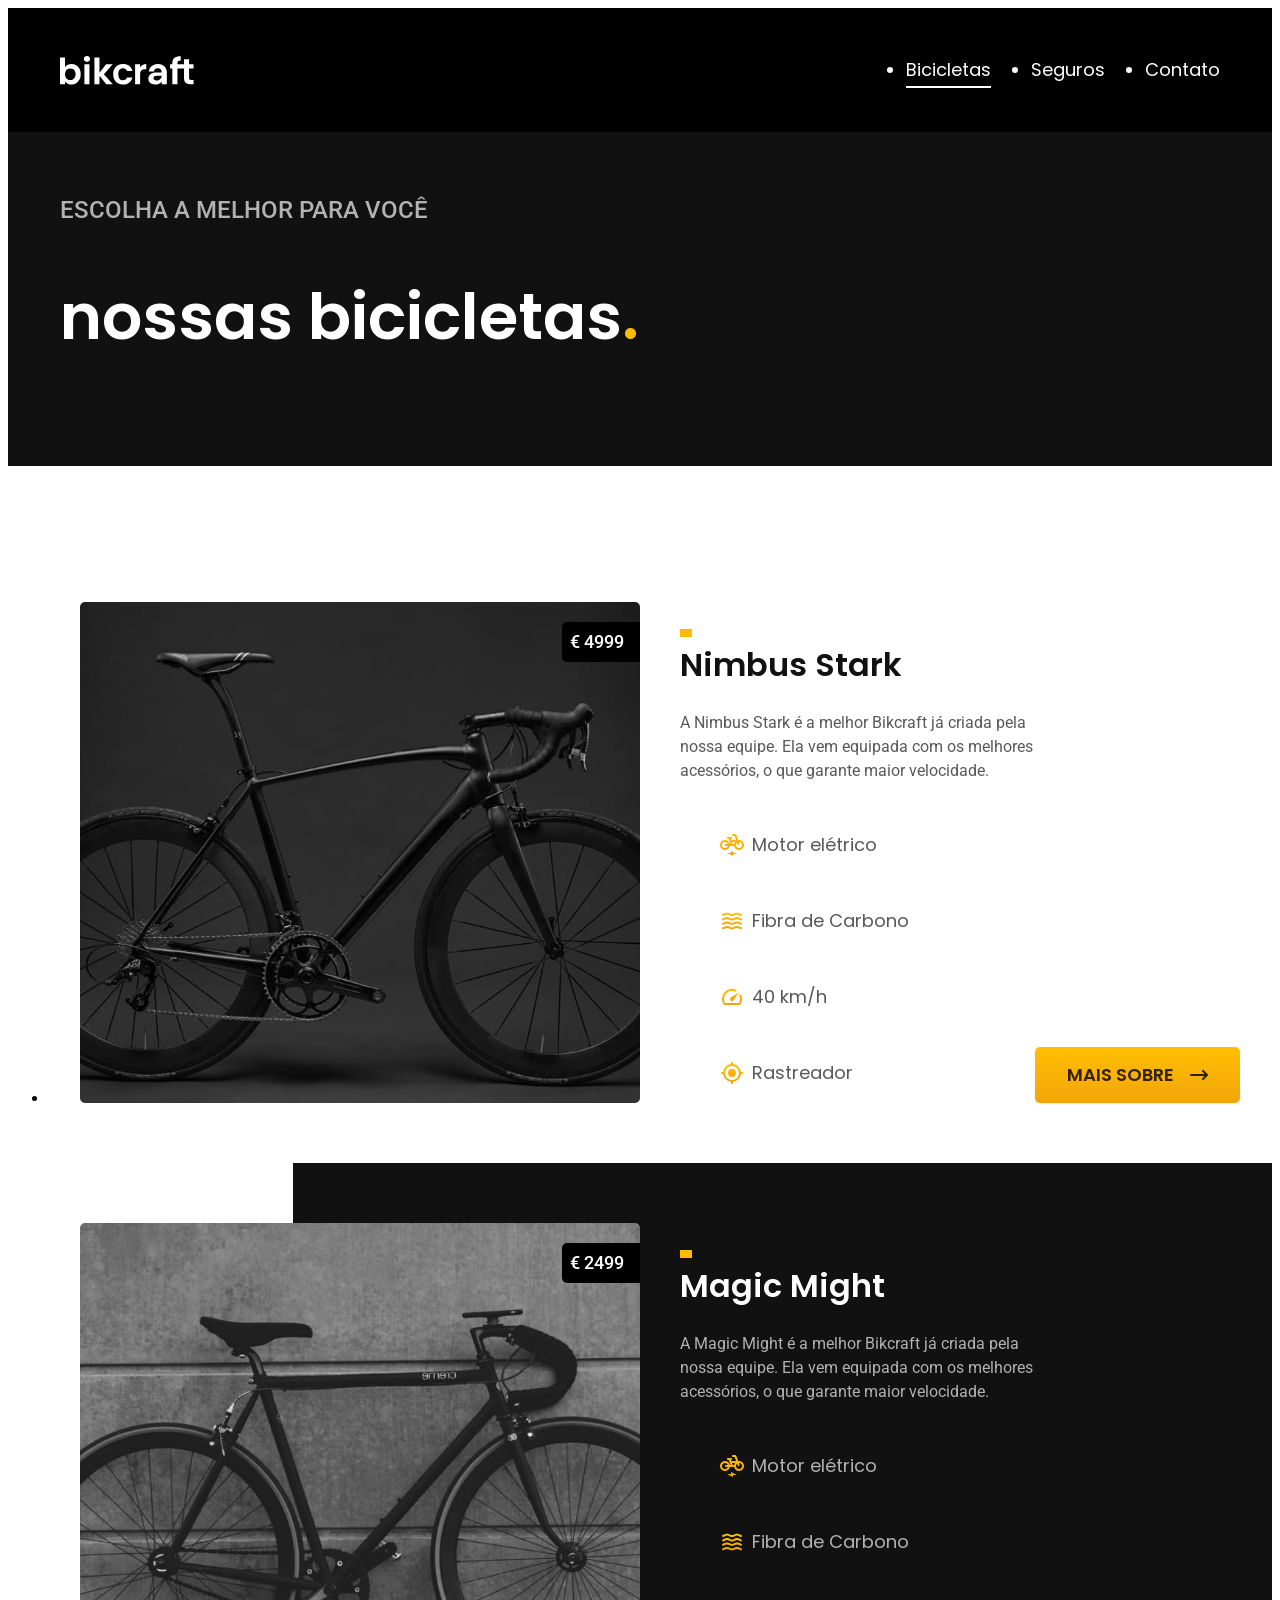
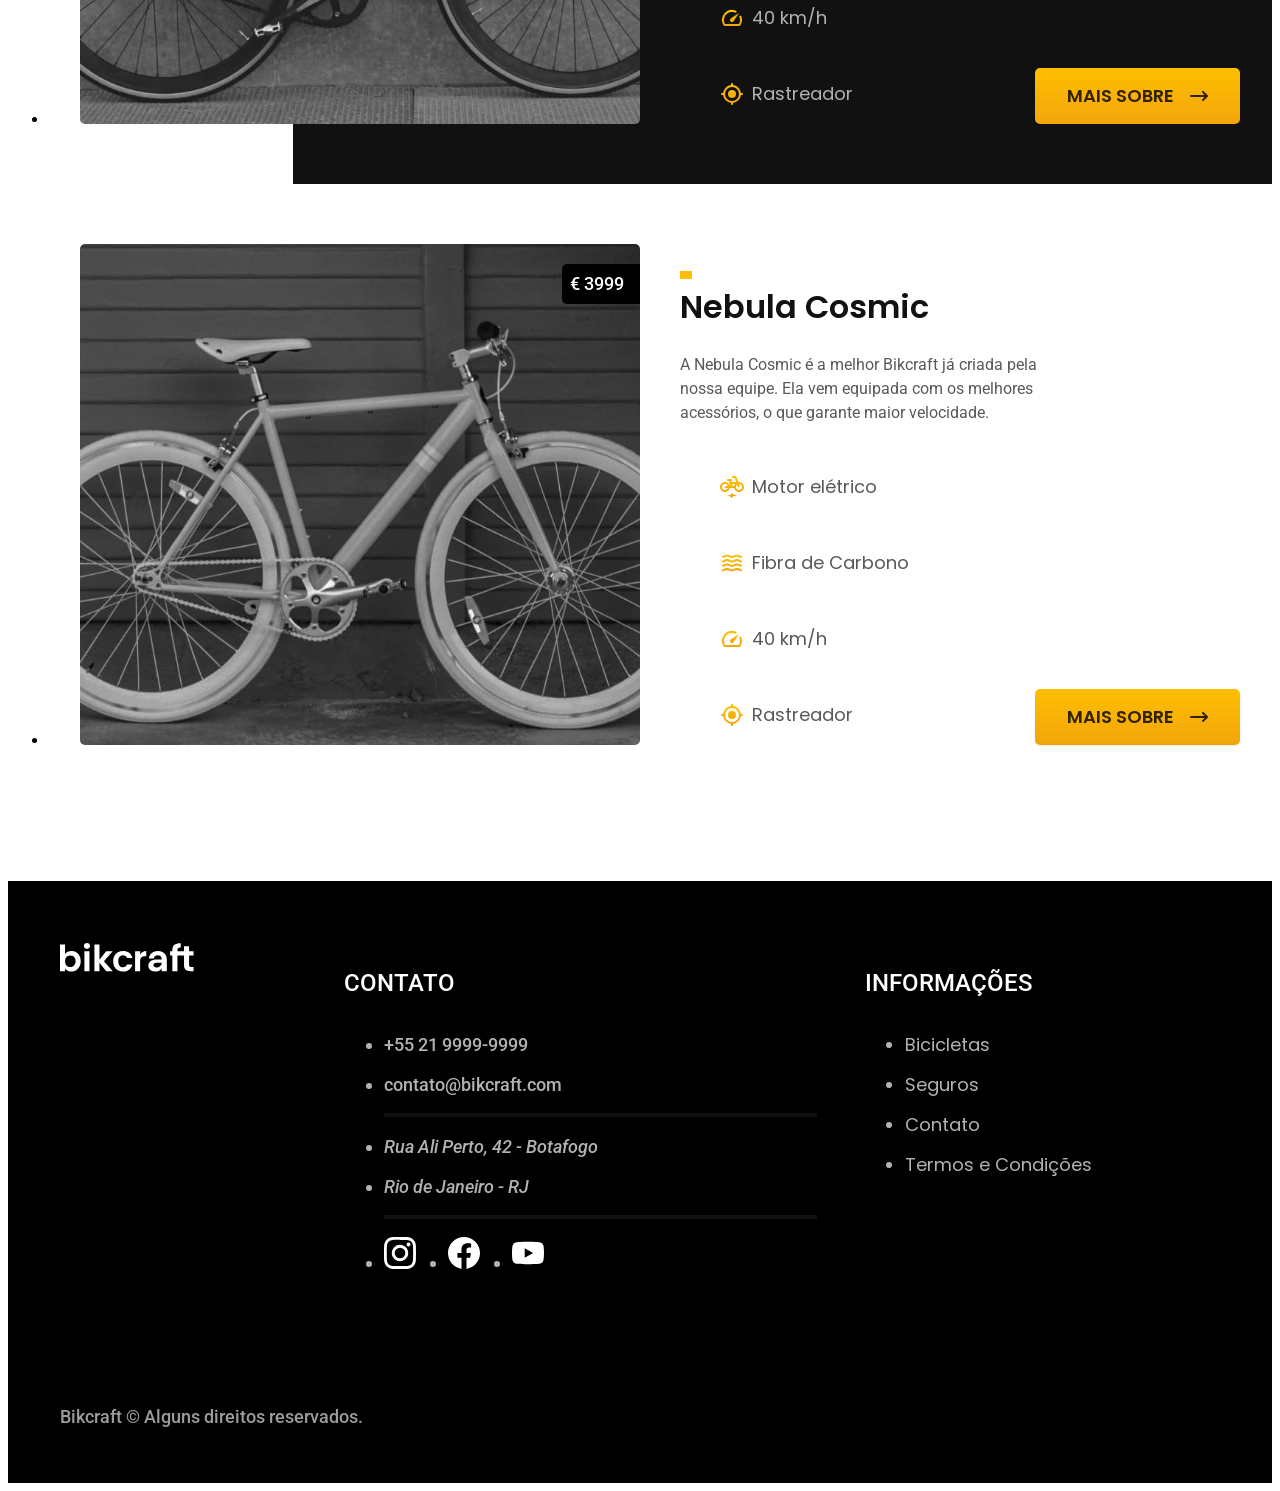
==== bicicletas.html @ 52b9aaca "adicionando linkagens" ====
<!DOCTYPE html>

<!DOCTYPE html>
<html lang="pt">

<head>
  <meta charset="UTF-8">
  <meta name="viewport" content="width=device-width, initial-scale=1.0">
  <title>Bicicletas | Bikcraft</title>
  <link rel="icon" href="./favicon.svg" type="image/svg+xml">
  <meta name="description" content="Bikcraft Bicicletas">
  <link rel="stylesheet" href="./css/style.css">

  <link rel="preconnect" href="https://fonts.googleapis.com">
  <link rel="preconnect" href="https://fonts.gstatic.com" crossorigin>
  <link href="https://fonts.googleapis.com/css2?family=Poppins:wght@400;600&family=Roboto:wght@400;500&display=swap" rel="stylesheet">
</head>

<body id="bicicletas">

  <header class="header-bg">
    <div class="header cor-w container-1">
      <a href="./">
        <img src="./img/bikcraft.svg" alt="bikcraft-logo" width="136">
      </a>

      <nav aria-label="Primária">
        <ul class="header-menu font-1-m cor-w">
          <li><a class="ativo" href="./bicicletas.html">Bicicletas</a></li>
          <li><a href="./seguros.html">Seguros</a></li>
          <li><a href="./contato.html">Contato</a></li>
        </ul>
      </nav>
    </div>
  </header>

  <main>
    <section class="pagina-interna-titulo-bg" aria-labelledby="titulo">
      <div class="pagina-interna-titulo container-1">
        <span class="font-2-l-b cor-c5">ESCOLHA A MELHOR PARA VOCÊ</span>
        <h1 id="titulo" class="font-1-xxl cor-w">nossas bicicletas<span class="cor-p1">.</span></h1>
      </div>
    </section>

    <section class="bicicletas">
      <ul>
        <li class="bicicletas-bg">
          <div class="bicicletas-item  container-1">
            <div class="bicicletas-imagem">
              <img src="./img/bicicletas/nimbus.jpg" alt="Bicleta preta" width="580">
              <span class="font-2-m cor-w">€ 4999</span>
            </div>

            <div class="bicicletas-conteudo">
              <h2 class="font-1-xl cor-c11 decorativo-1">Nimbus Stark</h2>
              <p class="font-2-s cor-c8">A Nimbus Stark é a melhor Bikcraft já criada pela nossa equipe. Ela vem equipada com os melhores acessórios, o que garante maior velocidade.</p>
              <div>
                <ul class="font-1-m cor-c8">
                  <li>
                    <img src="./img/icones/eletrica.svg" alt="" width="24">
                    <p>Motor elétrico</p>
                  </li>
                  <li>
                    <img src="./img/icones/carbono.svg" alt="" width="24">
                    <p>Fibra de Carbono</p>
                  </li>
                  <li>
                    <img src="./img/icones/velocidade.svg" alt="" width="24">
                    <p>40 km/h</p>
                  </li>
                  <li>
                    <img src="./img/icones/rastreador.svg" alt="" width="24">
                    <p>Rastreador</p>
                  </li>
                </ul>
                <a class="botao-amarelo cor-p5" href="./bicicletas/nimbus.html">MAIS SOBRE<span class="decorativo-3"></span></a>
              </div>
            </div>
          </div>
        </li>

        <li class="bicicletas-bg">
          <div class="bicicletas-item  container-1">
            <div class="bicicletas-imagem">
              <img src="./img/bicicletas/magic.jpg" alt="Bicleta preta" width="580">
              <span class="font-2-m cor-w">€ 2499</span>
            </div>

            <div class="bicicletas-conteudo">
              <h2 class="font-1-xl cor-w decorativo-1">Magic Might</h2>
              <p class="font-2-s cor-c5">A Magic Might é a melhor Bikcraft já criada pela nossa equipe. Ela vem equipada com os melhores acessórios, o que garante maior velocidade.</p>
              <div>
                <ul class="font-1-m cor-c5">
                  <li>
                    <img src="./img/icones/eletrica.svg" alt="" width="24">
                    <p>Motor elétrico</p>
                  </li>
                  <li>
                    <img src="./img/icones/carbono.svg" alt="" width="24">
                    <p>Fibra de Carbono</p>
                  </li>
                  <li>
                    <img src="./img/icones/velocidade.svg" alt="" width="24">
                    <p>40 km/h</p>
                  </li>
                  <li>
                    <img src="./img/icones/rastreador.svg" alt="" width="24">
                    <p>Rastreador</p>
                  </li>
                </ul>
                <a class="botao-amarelo cor-p5" href="./bicicletas/magic.html">MAIS SOBRE<span class="decorativo-3"></span></a>
              </div>
            </div>
          </div>
        </li>

        <li class="bicicletas-bg">
          <div class="bicicletas-item  container-1">
            <div class="bicicletas-imagem">
              <img src="./img/bicicletas/nebula.jpg" alt="Bicleta preta" width="580">
              <span class="font-2-m cor-w">€ 3999</span>
            </div>

            <div class="bicicletas-conteudo">
              <h2 class="font-1-xl cor-c11 decorativo-1">Nebula Cosmic</h2>
              <p class="font-2-s cor-c8">A Nebula Cosmic é a melhor Bikcraft já criada pela nossa equipe. Ela vem equipada com os melhores acessórios, o que garante maior velocidade.</p>
              <div>
                <ul class="font-1-m cor-c8">
                  <li>
                    <img src="./img/icones/eletrica.svg" alt="" width="24">
                    <p>Motor elétrico</p>
                  </li>
                  <li>
                    <img src="./img/icones/carbono.svg" alt="" width="24">
                    <p>Fibra de Carbono</p>
                  </li>
                  <li>
                    <img src="./img/icones/velocidade.svg" alt="" width="24">
                    <p>40 km/h</p>
                  </li>
                  <li>
                    <img src="./img/icones/rastreador.svg" alt="" width="24">
                    <p>Rastreador</p>
                  </li>
                </ul>
                <a class="botao-amarelo cor-p5" href="./bicicletas/nebula.html">MAIS SOBRE<span class="decorativo-3"></span></a>
              </div>
            </div>
          </div>
        </li>
      </ul>
    </section>
  </main>

  <footer class="footer-bg">
    <div class="footer cor-w">
      <a href="./index.html">
        <img src="./img/bikcraft.svg" alt="bikcraft-logo" width="136">
      </a>

      <div class="footer-contato font-2-m cor-c5">
        <h3 id="contato" class="font-2-l-b cor-w">CONTATO</h3>
        <ul aria-labelledby="contato" class="footer-decorativo">
          <li><a href="tel:+552199999999">+55 21 9999-9999</a></li>
          <li><a href="mailto:contato@bikcraft.com">contato@bikcraft.com</a></li>
        </ul>

        <address>
          <ul class="footer-decorativo">
            <li>Rua Ali Perto, 42 - Botafogo</li>
            <li>Rio de Janeiro - RJ</li>
          </ul>
        </address>

        <nav aria-label="Redes Sociais">
          <ul class="footer-redes-sociais">
            <li><a href="./"><img src="./img/redes/instagram.svg" alt="instagram" width="32"></a></li>
            <li><a href="./"><img src="./img/redes/facebook.svg" alt="facebook" width="32"></a></li>
            <li><a href="./"><img src="./img/redes/youtube.svg" alt="youtube" width="32"></a></li>
          </ul>
        </nav>
      </div>

      <div class="footer-informacoes">
        <h3 id="informacoes" class="font-2-l-b">INFORMAÇÕES</h3>
        <nav aria-labelledby="informacoes">
          <ul class="font-1-m cor-c5">
            <li>
              <a href="./bicicletas.html">Bicicletas</a>
            </li>
            <li>
              <a href="./seguros.html">Seguros</a>
            </li>
            <li>
              <a href="./contato.html">Contato</a>
            </li>
            <li>
              <a href="./termos.html">Termos e Condições</a>
            </li>
          </ul>
        </nav>
      </div>

      <p class="copy cor-c6 font-2-m-b">Bikcraft © Alguns direitos reservados.</p>
    </div>
  </footer>

</body>

</html>
---- css/style.css ----
/* Global */
@import './global/reset.css';
@import './global/global.css';
@import './global/header.css';
@import './global/footer.css';


/* Utilidades */
@import './utilidades/cores.css';
@import './utilidades/fontes.css';
@import './utilidades/outras_componentes.css';
@import './utilidades/botao.css';
@import './utilidades/decorativos.css';


/* Home */
@import './home/introducao.css';
@import './home/tecnologia.css';
@import './home/parceiros.css';
@import './home/depoimento.css';

/* Bicicletas */
@import './bicicletas/bicicletas.css';
@import './bicicletas/bicicletas-lista.css';


/* Seguros */
@import './seguros/seguros.css';
@import './seguros/faq.css';
@import './seguros/vantagens.css';

/* Termos */
@import './termos/termos.css';
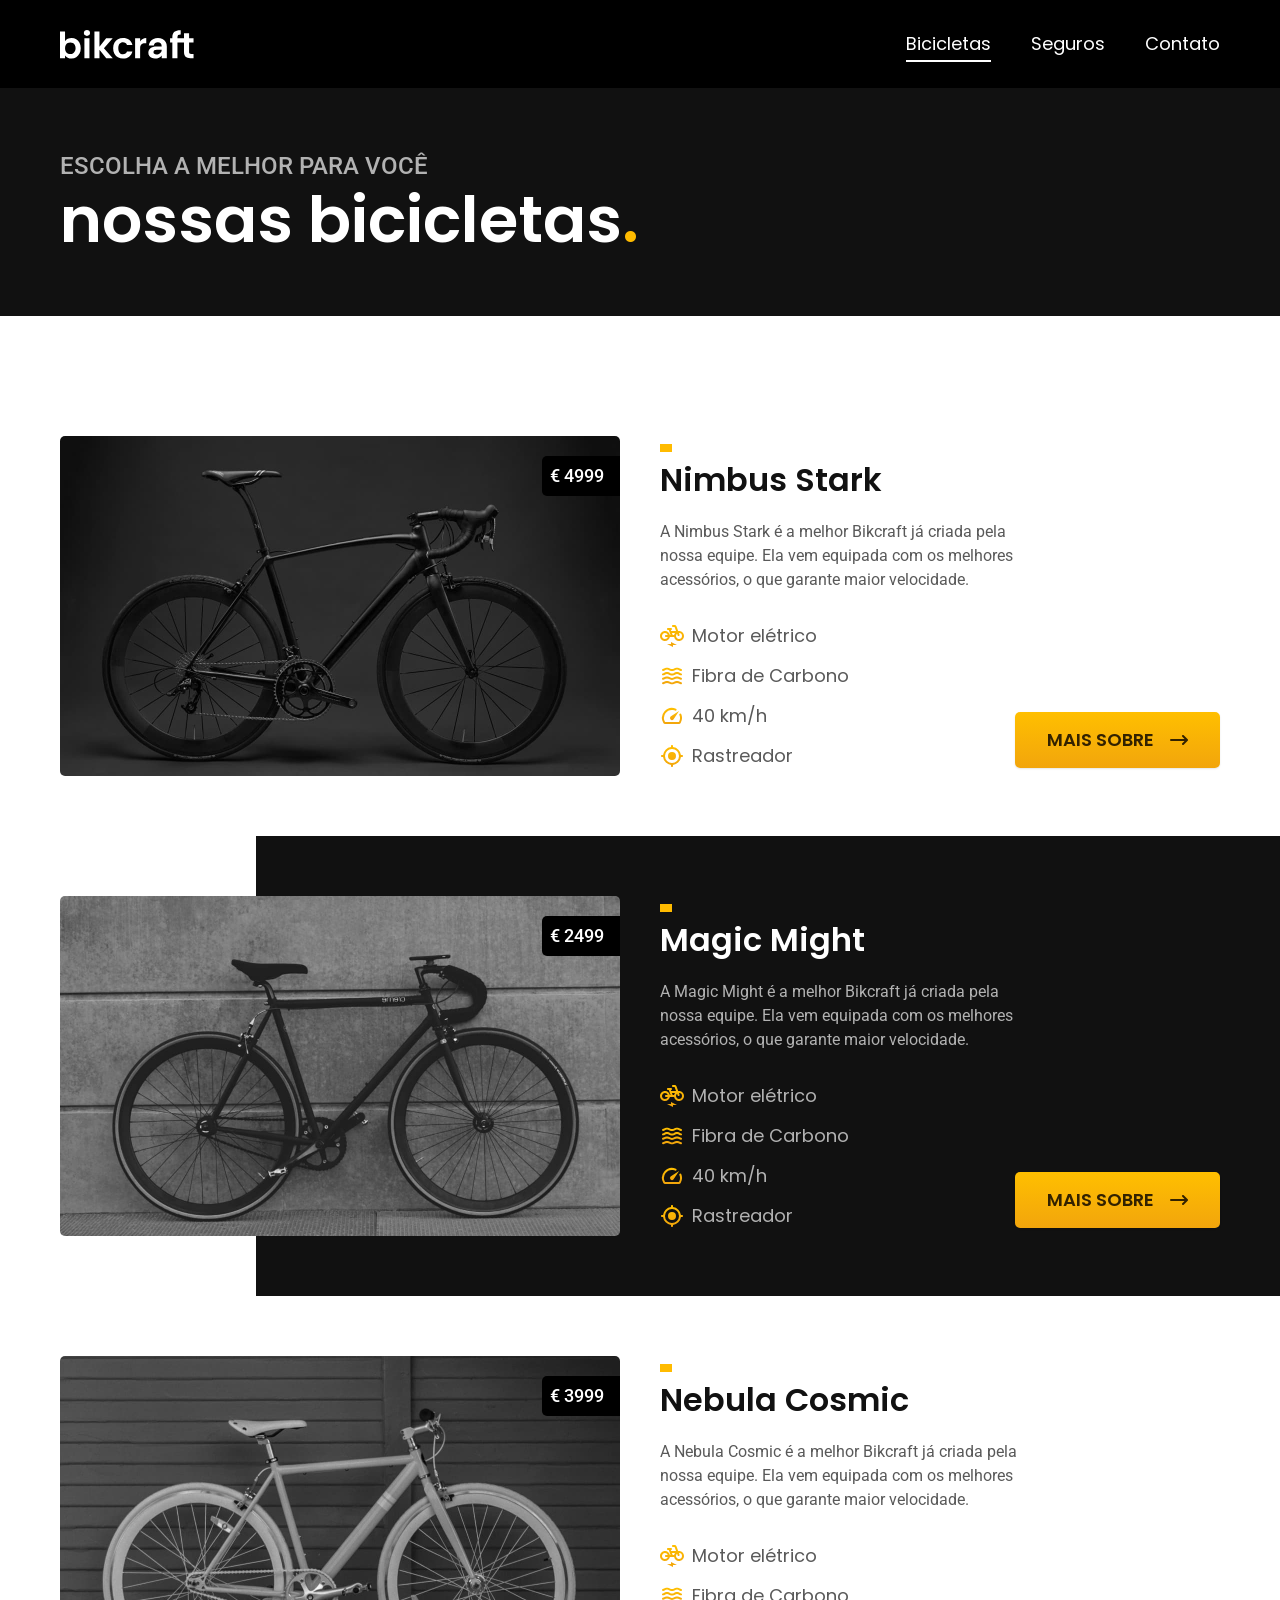
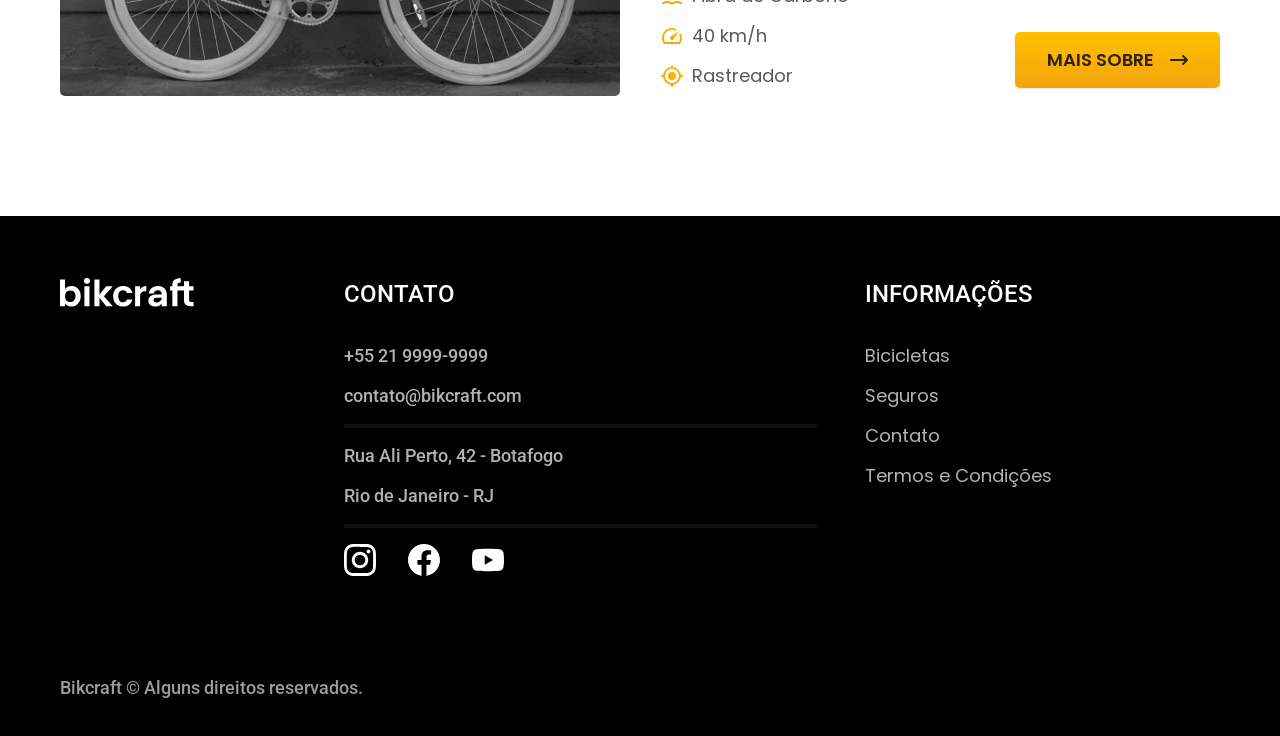
==== commit 65fb39b5: "Otimizando a linkagem com o css" ====
--- a/bicicletas.html
+++ b/bicicletas.html
@@ -9,6 +9,7 @@
   <title>Bicicletas | Bikcraft</title>
   <link rel="icon" href="./favicon.svg" type="image/svg+xml">
   <meta name="description" content="Bikcraft Bicicletas">
+  <link rel="preload" href="./css/style.css" as="style">
   <link rel="stylesheet" href="./css/style.css">
 
   <link rel="preconnect" href="https://fonts.googleapis.com">
--- a/css/style.css
+++ b/css/style.css
@@ -23,11 +23,23 @@
 @import './bicicletas/bicicletas.css';
 @import './bicicletas/bicicletas-lista.css';
 
+/* Bicicleta */
+@import './bicicleta/bicicleta.css';
+@import './bicicleta/seguro.css';
+
 
 /* Seguros */
 @import './seguros/seguros.css';
 @import './seguros/faq.css';
 @import './seguros/vantagens.css';
 
+/* Contato */
+@import './contato/contato.css';
+@import './utilidades/formulario.css';
+@import './contato/lojas.css';
+
+/* Orçamento */
+@import './orcamento/orcamento.css';
+
 /* Termos */
 @import './termos/termos.css';
--- a/css/style.css
+++ b/css/style.css
@@ -23,11 +23,23 @@
 @import './bicicletas/bicicletas.css';
 @import './bicicletas/bicicletas-lista.css';
 
+/* Bicicleta */
+@import './bicicleta/bicicleta.css';
+@import './bicicleta/seguro.css';
+
 
 /* Seguros */
 @import './seguros/seguros.css';
 @import './seguros/faq.css';
 @import './seguros/vantagens.css';
 
+/* Contato */
+@import './contato/contato.css';
+@import './utilidades/formulario.css';
+@import './contato/lojas.css';
+
+/* Orçamento */
+@import './orcamento/orcamento.css';
+
 /* Termos */
 @import './termos/termos.css';
